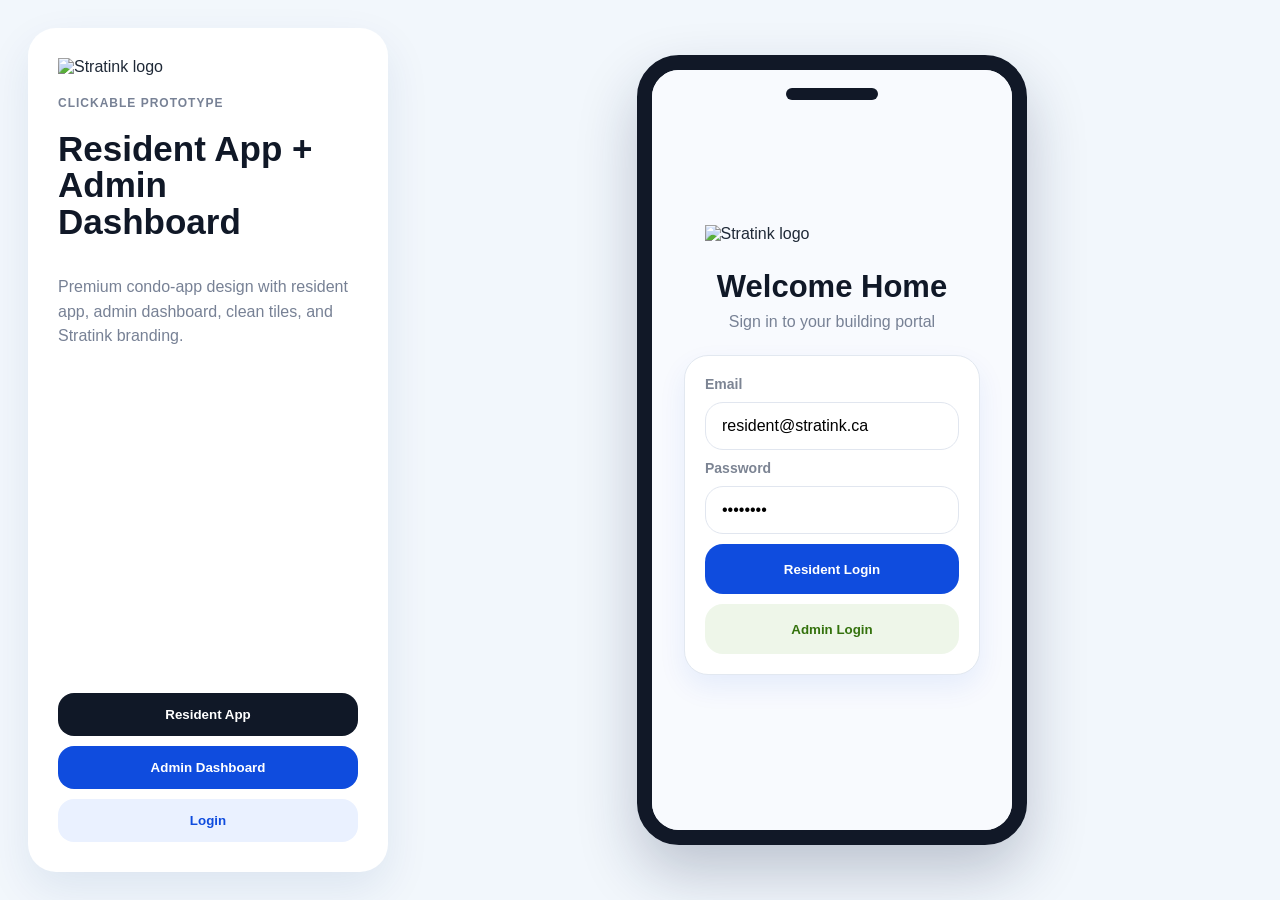
==== prototype-ar/index.html @ c7eaf701 "Add files via upload" ====
<!DOCTYPE html><html lang="en" dir="ltr"><head><meta charset="UTF-8"/><meta name="viewport" content="width=device-width, initial-scale=1.0"/><title>Stratink Prototype EN</title><link rel="stylesheet" href="styles.css"/></head><body dir="ltr"><main class="page-shell"><aside class="side-panel"><img src="assets/stratink-logo.png" class="brand-logo" alt="Stratink logo"/><p class="eyebrow">Clickable Prototype</p><h1>Resident App + Admin Dashboard</h1><p>Premium condo-app design with resident app, admin dashboard, clean tiles, and Stratink branding.</p><div class="side-buttons"><button data-screen="residentHome">Resident App</button><button data-screen="adminHome">Admin Dashboard</button><button data-screen="login">Login</button></div></aside><section class="stage"><div class="phone"><div class="speaker"></div><section id="login" class="screen active"><div class="login-wrap"><img src="assets/stratink-logo.png" class="login-logo" alt="Stratink logo"/><h2>Welcome Home</h2><p>Sign in to your building portal</p><div class="login-card"><label>Email</label><input value="resident@stratink.ca"/><label>Password</label><input type="password" value="password"/><button class="primary-btn" data-screen="residentHome">Resident Login</button><button class="secondary-btn" data-screen="adminHome">Admin Login</button></div></div></section><section id="residentHome" class="screen"><header class="hero resident-hero"><img src="assets/stratink-logo.png" class="hero-logo" alt="Stratink logo"/><div class="hero-row"><div><h2>Welcome Home</h2><p>Unit Dashboard</p></div><button class="notification-icon"><svg viewBox="0 0 24 24"><path d="M18 16v-5a6 6 0 0 0-12 0v5l-2 2h16l-2-2Z"/><path d="M9.5 20a2.5 2.5 0 0 0 5 0"/></svg></button></div></header><div class="content with-bottom-nav"><div class="tile-grid"><button class="tile cyan" data-screen="maintenance"><span class="icon-circle"><svg viewBox="0 0 24 24"><path d="M4 8h3l1.4-2h7.2L17 8h3v11H4V8Z"/><circle cx="12" cy="14" r="3.3"/></svg></span><b>Report<br/>Maintenance</b><small>Submit & track</small></button>
<button class="tile blue" data-screen="notices"><span class="icon-circle"><svg viewBox="0 0 24 24"><path d="M4 13h3l8 4V7l-8 4H4v2Z"/><path d="M17 10a4 4 0 0 1 0 4"/><path d="M8 14l1.2 4H12"/></svg></span><b>Notices &<br/>Updates</b><small>Building news</small></button>
<button class="tile green" data-screen="parking"><span class="icon-circle"><svg viewBox="0 0 24 24"><path d="M5 15h14l-1.4-5.2A2.5 2.5 0 0 0 15.2 8H8.8a2.5 2.5 0 0 0-2.4 1.8L5 15Z"/><path d="M6 15v3"/><path d="M18 15v3"/><circle cx="8" cy="16.5" r="1"/><circle cx="16" cy="16.5" r="1"/></svg></span><b>Visitor<br/>Parking</b><small>Register guest</small></button>
<button class="tile purple" data-screen="documents"><span class="icon-circle"><svg viewBox="0 0 24 24"><path d="M3 7h7l2 2h9v10H3V7Z"/></svg></span><b>Documents<br/>& Bylaws</b><small>Forms & files</small></button>
<button class="tile teal" data-screen="amenities"><span class="icon-circle"><svg viewBox="0 0 24 24"><path d="M5 21V4h9v17"/><path d="M14 9h5v12"/><path d="M8 8h2M8 12h2M8 16h2M16 13h1"/></svg></span><b>Amenity<br/>Booking</b><small>Reserve spaces</small></button>
<button class="tile navy" data-screen="move"><span class="icon-circle"><svg viewBox="0 0 24 24"><path d="M3 7h11v9H3V7Z"/><path d="M14 10h4l3 3v3h-7"/><circle cx="7" cy="18" r="2"/><circle cx="18" cy="18" r="2"/></svg></span><b>Move In<br/>Move Out</b><small>Elevator request</small></button>
<button class="tile sky" data-screen="packages"><span class="icon-circle"><svg viewBox="0 0 24 24"><path d="M4 8l8-4 8 4v9l-8 4-8-4V8Z"/><path d="M4 8l8 4 8-4"/><path d="M12 12v9"/></svg></span><b>Package<br/>Tracking</b><small>Pickup status</small></button>
<button class="tile lime" data-screen="marketplace"><span class="icon-circle"><svg viewBox="0 0 24 24"><path d="M14 6l4 4"/><path d="M4 20l7-7"/><path d="M13 5l6 6-2 2-6-6 2-2Z"/><path d="M7 5a4 4 0 0 0 5 5l-6 6a3 3 0 0 1-2-5l3-3Z"/></svg></span><b>Service<br/>Marketplace</b><small>Book providers</small></button></div><div class="recent-card"><h3>Recent Updates</h3><div class="recent-row"><div class="recent-thumb condo"></div><div><b>Fire inspection scheduled</b><p>Access notice posted for Aug 20.</p></div></div><div class="recent-row"><div class="recent-thumb green-thumb"></div><div><b>Visitor parking reminder</b><p>Guest permits must be registered.</p></div></div></div></div><nav class="bottom-nav"><button class="active" data-screen="residentHome">Home</button><button data-screen="maintenance">Requests</button><button data-screen="documents">Docs</button><button data-screen="marketplace">More</button></nav></section><section id="maintenance" class="screen form-screen"><header class="form-header"><button class="back" data-screen="residentHome">‹</button><h2>Report Maintenance</h2></header><div class="form-body"><label>Category</label><div class="input-box">Common area</div><label>Priority</label><div class="input-box">Medium</div><label>Description</label><div class="input-box">Lobby door issue</div><label>Photo</label><div class="input-box">Optional</div><button class="submit-btn">Submit request</button></div></section><section id="adminHome" class="screen"><header class="hero admin-hero"><img src="assets/stratink-logo.png" class="hero-logo" alt="Stratink logo"/><div class="hero-row"><div><h2>Admin Dashboard</h2><p>Building Manager Portal</p></div><button class="notification-icon"><svg viewBox="0 0 24 24"><path d="M18 16v-5a6 6 0 0 0-12 0v5l-2 2h16l-2-2Z"/><path d="M9.5 20a2.5 2.5 0 0 0 5 0"/></svg></button></div></header><div class="content with-bottom-nav"><div class="stats-row"><div><b>18</b><span>Requests</span></div><div><b>72%</b><span>Active Residents</span></div></div><div class="tile-grid"><button class="tile cyan" data-screen="maintenance"><span class="icon-circle"><svg viewBox="0 0 24 24"><path d="M4 8h3l1.4-2h7.2L17 8h3v11H4V8Z"/><circle cx="12" cy="14" r="3.3"/></svg></span><b>Report<br/>Maintenance</b><small>Submit & track</small></button>
<button class="tile blue" data-screen="notices"><span class="icon-circle"><svg viewBox="0 0 24 24"><path d="M4 13h3l8 4V7l-8 4H4v2Z"/><path d="M17 10a4 4 0 0 1 0 4"/><path d="M8 14l1.2 4H12"/></svg></span><b>Notices &<br/>Updates</b><small>Building news</small></button>
<button class="tile green" data-screen="parking"><span class="icon-circle"><svg viewBox="0 0 24 24"><path d="M5 15h14l-1.4-5.2A2.5 2.5 0 0 0 15.2 8H8.8a2.5 2.5 0 0 0-2.4 1.8L5 15Z"/><path d="M6 15v3"/><path d="M18 15v3"/><circle cx="8" cy="16.5" r="1"/><circle cx="16" cy="16.5" r="1"/></svg></span><b>Visitor<br/>Parking</b><small>Register guest</small></button>
<button class="tile purple" data-screen="documents"><span class="icon-circle"><svg viewBox="0 0 24 24"><path d="M3 7h7l2 2h9v10H3V7Z"/></svg></span><b>Documents<br/>& Bylaws</b><small>Forms & files</small></button>
<button class="tile teal" data-screen="amenities"><span class="icon-circle"><svg viewBox="0 0 24 24"><path d="M5 21V4h9v17"/><path d="M14 9h5v12"/><path d="M8 8h2M8 12h2M8 16h2M16 13h1"/></svg></span><b>Amenity<br/>Booking</b><small>Reserve spaces</small></button>
<button class="tile navy" data-screen="move"><span class="icon-circle"><svg viewBox="0 0 24 24"><path d="M3 7h11v9H3V7Z"/><path d="M14 10h4l3 3v3h-7"/><circle cx="7" cy="18" r="2"/><circle cx="18" cy="18" r="2"/></svg></span><b>Move In<br/>Move Out</b><small>Elevator request</small></button>
<button class="tile sky" data-screen="packages"><span class="icon-circle"><svg viewBox="0 0 24 24"><path d="M4 8l8-4 8 4v9l-8 4-8-4V8Z"/><path d="M4 8l8 4 8-4"/><path d="M12 12v9"/></svg></span><b>Package<br/>Tracking</b><small>Pickup status</small></button>
<button class="tile lime" data-screen="marketplace"><span class="icon-circle"><svg viewBox="0 0 24 24"><path d="M14 6l4 4"/><path d="M4 20l7-7"/><path d="M13 5l6 6-2 2-6-6 2-2Z"/><path d="M7 5a4 4 0 0 0 5 5l-6 6a3 3 0 0 1-2-5l3-3Z"/></svg></span><b>Service<br/>Marketplace</b><small>Book providers</small></button></div></div><nav class="bottom-nav"><button data-screen="residentHome">Resident App</button><button class="active" data-screen="adminHome">Admin Dashboard</button><button data-screen="maintenance">Requests</button><button data-screen="login">Login</button></nav></section><section id="documents" class="screen"><header class="form-header"><button class="back" data-screen="residentHome">‹</button><h2>Docs</h2></header><div class="content"><button class="list-item">Documents & Bylaws <span>PDF</span></button><button class="list-item">AGM Minutes <span>PDF</span></button></div></section><section id="notices" class="screen"><header class="form-header"><button class="back" data-screen="residentHome">‹</button><h2>Recent Updates</h2></header><div class="content"><div class="info-card"><b>Fire inspection scheduled</b><p>Access notice posted for Aug 20.</p></div></div></section><section id="parking" class="screen"><header class="form-header"><button class="back" data-screen="residentHome">‹</button><h2>Visitor Parking</h2></header><div class="form-body"><label>Register guest</label><div class="input-box">ABC 123</div><button class="submit-btn">Submit request</button></div></section><section id="amenities" class="screen"><header class="form-header"><button class="back" data-screen="residentHome">‹</button><h2>Amenity Booking</h2></header><div class="content"><button class="list-item">Gym Room <span>OK</span></button><button class="submit-btn simple">Submit request</button></div></section><section id="move" class="screen"><header class="form-header"><button class="back" data-screen="residentHome">‹</button><h2>Move In Move Out</h2></header><div class="form-body"><label>Elevator request</label><div class="input-box">10:00 AM - 1:00 PM</div><button class="submit-btn">Submit request</button></div></section><section id="packages" class="screen"><header class="form-header"><button class="back" data-screen="residentHome">‹</button><h2>Package Tracking</h2></header><div class="content"><div class="info-card"><b>Amazon</b><p>Pickup status</p></div></div></section><section id="marketplace" class="screen"><header class="form-header"><button class="back" data-screen="residentHome">‹</button><h2>Service Marketplace</h2></header><div class="content"><div class="info-card"><b>Cleaning Service</b><p>Verified provider · $150</p></div><div class="info-card"><b>Movers</b><p>Elevator request</p></div></div></section></div></section></main><script src="script.js"></script></body></html>
---- prototype-ar/styles.css ----
:root{--blue:#0F4CDE;--blue2:#1748B9;--green:#7AC943;--navy:#101827;--bg:#F2F7FC;--text:#1F2937;--muted:#778195;--cyan:#55AFCB;--purple:#6753BB;--teal:#5BB9B1;--sky:#65B8E9;--lime:#88C94D}*{box-sizing:border-box}body{margin:0;font-family:Inter,Segoe UI,Arial,sans-serif;background:var(--bg);color:var(--text)}button,input{font-family:inherit}.page-shell{min-height:100vh;display:grid;grid-template-columns:360px 1fr;gap:24px;padding:28px}.side-panel{background:white;border-radius:28px;padding:30px;box-shadow:0 18px 45px rgba(13,57,120,.09);display:flex;flex-direction:column;gap:18px}.brand-logo{width:260px;max-width:100%}.eyebrow{text-transform:uppercase;color:var(--blue);letter-spacing:1px;font-size:12px;font-weight:900;margin:0}.side-panel h1{font-size:35px;line-height:1.05;margin:0;color:var(--navy)}.side-panel p{color:var(--muted);line-height:1.55}.side-buttons{margin-top:auto;display:grid;gap:10px}.side-buttons button{border:0;border-radius:16px;padding:14px;font-weight:900;cursor:pointer;background:#EAF1FF;color:var(--blue)}.side-buttons button:first-child{background:var(--navy);color:white}.side-buttons button:nth-child(2){background:var(--blue);color:white}.stage{display:grid;place-items:center}.phone{width:390px;height:790px;background:#F9FBFF;border:15px solid #111827;border-radius:42px;position:relative;overflow:hidden;box-shadow:0 28px 60px rgba(19,35,73,.24)}.speaker{position:absolute;z-index:10;top:18px;left:50%;transform:translateX(-50%);width:92px;height:12px;border-radius:999px;background:#111827}.screen{height:100%;display:none;overflow:hidden;background:#F8FAFE}.screen.active{display:block}.login-wrap{height:100%;padding:32px;display:flex;flex-direction:column;align-items:center;justify-content:center}.login-logo{width:255px;margin-bottom:26px}.login-wrap h2{font-size:31px;margin:0;color:var(--navy)}.login-wrap p{margin:8px 0 24px;color:var(--muted)}.login-card{width:100%;background:white;border-radius:24px;padding:20px;display:grid;gap:10px;border:1px solid #E2E8F0;box-shadow:0 12px 28px rgba(15,76,222,.08)}label{font-weight:800;color:#7C8493;font-size:14px}input{height:48px;border:1px solid #E1E6EF;border-radius:18px;padding:0 16px;font-size:16px}.primary-btn,.secondary-btn{height:50px;border-radius:18px;font-weight:900;cursor:pointer}.primary-btn{background:var(--blue);color:white;border:0}.secondary-btn{background:#EEF6E9;color:#34720D;border:0}.hero{height:185px;padding:44px 24px 22px;color:white;border-bottom-left-radius:24px;border-bottom-right-radius:24px}.resident-hero{background:linear-gradient(135deg,#1356D8,#1E4CB7)}.admin-hero{background:linear-gradient(135deg,#0B1F3A,#0F4CDE)}.hero-logo{width:178px;background:white;border-radius:13px;padding:5px;margin-bottom:12px}.hero-row{display:flex;justify-content:space-between;align-items:center}.hero h2{font-size:28px;line-height:1.02;margin:0}.hero p{margin:4px 0 0;color:rgba(255,255,255,.85)}.notification-icon{width:40px;height:40px;border-radius:50%;border:1px solid rgba(255,255,255,.42);background:rgba(255,255,255,.13);display:grid;place-items:center}.notification-icon svg{width:22px;height:22px;stroke:white;fill:none;stroke-width:2;stroke-linecap:round;stroke-linejoin:round}.content{padding:18px}.with-bottom-nav{height:535px;overflow-y:auto;padding-bottom:85px}.tile-grid{display:grid;grid-template-columns:1fr 1fr;gap:14px}.tile{min-height:134px;border:0;border-radius:18px;padding:15px;text-align:left;color:white;box-shadow:0 10px 20px rgba(15,76,222,.14);position:relative;overflow:hidden;cursor:pointer}.tile::after{content:"";position:absolute;right:-30px;bottom:-30px;width:100px;height:100px;border-radius:50%;background:rgba(255,255,255,.16)}.icon-circle{width:52px;height:52px;border-radius:50%;background:white;display:grid;place-items:center;margin-bottom:13px;position:relative;z-index:1}.icon-circle svg{width:28px;height:28px;fill:none;stroke:currentColor;stroke-width:2.25;stroke-linecap:round;stroke-linejoin:round;color:#2F79A0}.blue .icon-circle svg{color:#2854B5}.green .icon-circle svg{color:#3C9179}.purple .icon-circle svg{color:#5A46AF}.teal .icon-circle svg{color:#289B94}.navy .icon-circle svg{color:#14253E}.sky .icon-circle svg{color:#388CCB}.lime .icon-circle svg{color:#5DA82C}.tile b{display:block;font-size:17px;line-height:1.18;position:relative;z-index:1}.tile small{display:block;margin-top:7px;color:rgba(255,255,255,.88);font-weight:800;position:relative;z-index:1}.cyan{background:linear-gradient(145deg,#55B5D1,#2E86B8)}.blue{background:linear-gradient(145deg,#2D65D7,#2151B8)}.green{background:linear-gradient(145deg,#68BFAE,#419C7F)}.purple{background:linear-gradient(145deg,#7560D0,#5844A9)}.teal{background:linear-gradient(145deg,#55B9B2,#259E9A)}.navy{background:linear-gradient(145deg,#223B64,#13243F)}.sky{background:linear-gradient(145deg,#68B7EA,#408DCC)}.lime{background:linear-gradient(145deg,#8AD15B,#5DA82C)}.recent-card,.info-card{margin-top:18px;background:white;border-radius:20px;padding:16px;border:1px solid #E5ECF4;box-shadow:0 10px 24px rgba(25,49,90,.08)}.recent-card h3{margin:0 0 12px;color:var(--navy)}.recent-row{display:flex;gap:12px;align-items:center;margin:12px 0}.recent-row p,.info-card p{margin:4px 0 0;color:var(--muted);font-size:13px}.recent-thumb{width:70px;height:48px;border-radius:10px;background:linear-gradient(135deg,#BEE3F8,#6EA8D7)}.green-thumb{background:linear-gradient(135deg,#D9F7CF,#7AC943)}.bottom-nav{height:70px;background:white;border-top:1px solid #E6ECF4;display:grid;grid-template-columns:repeat(4,1fr);align-items:center;padding:6px 8px;position:absolute;bottom:0;left:0;right:0}.bottom-nav button{background:transparent;border:0;color:#8A93A5;font-size:12px;font-weight:900;cursor:pointer}.bottom-nav .active{color:var(--blue)}.form-header,.page-top{height:118px;background:var(--blue);display:flex;align-items:end;gap:12px;padding:0 24px 26px;color:white}.form-header h2,.page-top h2{font-size:25px;margin:0;flex:1;text-align:center;padding-right:40px}.back{width:38px;height:38px;border:0;border-radius:50%;background:rgba(255,255,255,.92);color:var(--blue);font-size:28px;cursor:pointer}.form-body{padding:26px 32px;display:grid;gap:10px}.input-box{min-height:64px;border:1px solid #E0E6F0;border-radius:22px;background:white;display:flex;align-items:center;padding:0 20px;font-size:17px}.input-box.tall{height:105px;align-items:flex-start;padding-top:18px}.submit-btn{margin-top:24px;height:68px;background:var(--blue);color:white;border:0;border-radius:24px;font-size:20px;font-weight:900;cursor:pointer;width:100%}.submit-btn.simple{margin-top:12px}.list-item{width:100%;background:white;border:1px solid #E4ECF6;border-radius:18px;padding:18px;font-size:16px;font-weight:900;color:var(--navy);text-align:left;margin-bottom:12px;box-shadow:0 8px 18px rgba(15,76,222,.05)}.list-item span,.info-card span{float:right;color:var(--green);font-weight:900}.info-card b{font-size:18px;color:var(--navy)}.muted-card{opacity:.78}.tabs{display:flex;gap:8px;background:white;border-radius:16px;padding:8px;margin-bottom:12px}.tabs button{flex:1;border:0;background:transparent;padding:10px;border-radius:12px;font-weight:900;color:var(--muted)}.tabs .selected{background:var(--blue);color:white}.stats-row{display:grid;grid-template-columns:1fr 1fr;gap:14px;margin-bottom:16px}.stats-row div{background:white;border-radius:18px;padding:18px;text-align:center;box-shadow:0 10px 24px rgba(25,49,90,.08)}.stats-row b{display:block;color:var(--blue);font-size:28px}.stats-row span{font-size:12px;color:var(--muted);font-weight:900}body[dir="rtl"] .tile,body[dir="rtl"] .side-panel,body[dir="rtl"] .list-item{text-align:right}body[dir="rtl"] .form-header h2,body[dir="rtl"] .page-top h2{padding-right:0;padding-left:40px}@media(max-width:900px){.page-shell{display:block;padding:12px}.side-panel{display:none}.stage{min-height:100vh}.phone{width:min(390px,100%);height:780px}}
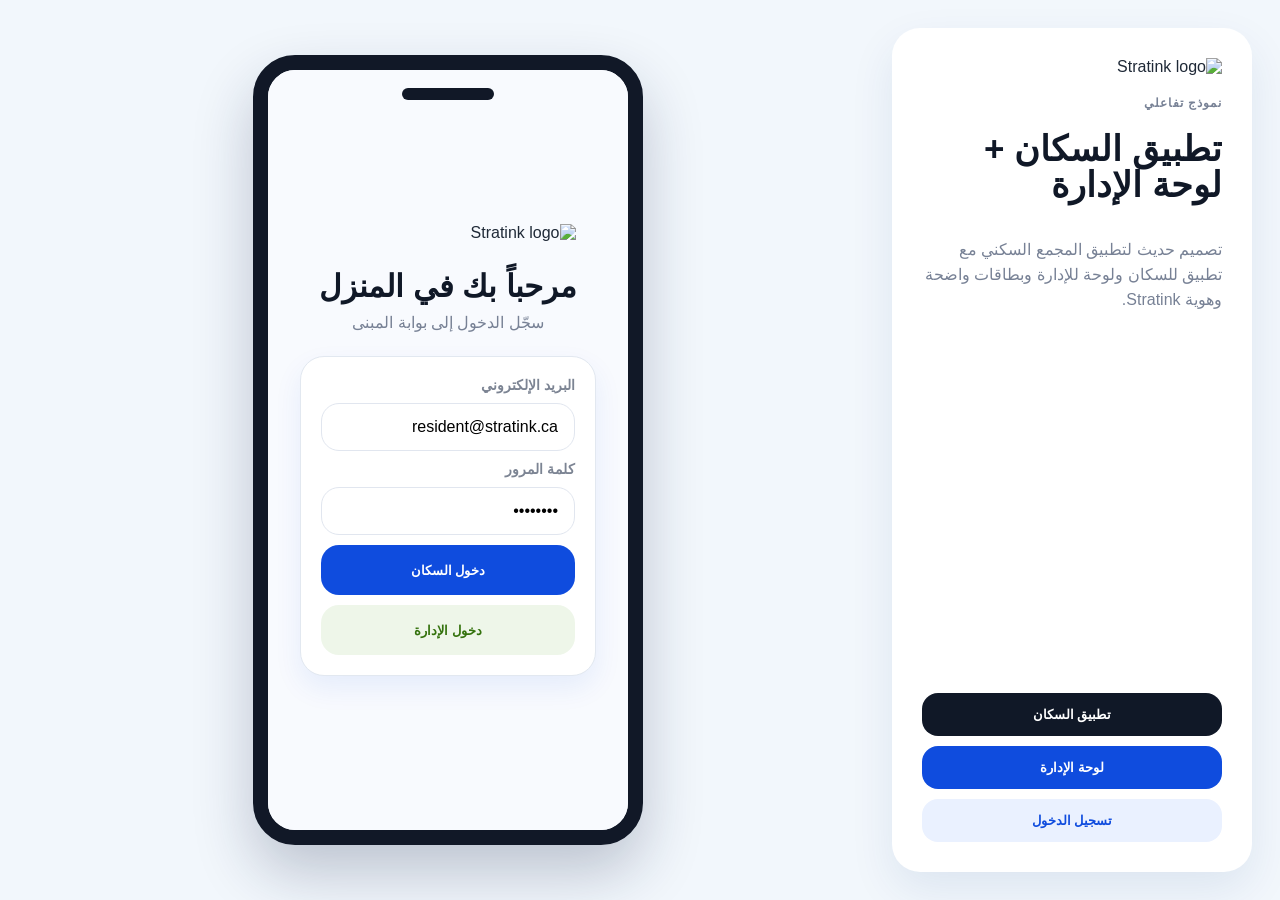
==== commit 81764d38: "Add files via upload" ====
--- a/prototype-ar/index.html
+++ b/prototype-ar/index.html
@@ -1,15 +1,15 @@
-<!DOCTYPE html><html lang="en" dir="ltr"><head><meta charset="UTF-8"/><meta name="viewport" content="width=device-width, initial-scale=1.0"/><title>Stratink Prototype EN</title><link rel="stylesheet" href="styles.css"/></head><body dir="ltr"><main class="page-shell"><aside class="side-panel"><img src="assets/stratink-logo.png" class="brand-logo" alt="Stratink logo"/><p class="eyebrow">Clickable Prototype</p><h1>Resident App + Admin Dashboard</h1><p>Premium condo-app design with resident app, admin dashboard, clean tiles, and Stratink branding.</p><div class="side-buttons"><button data-screen="residentHome">Resident App</button><button data-screen="adminHome">Admin Dashboard</button><button data-screen="login">Login</button></div></aside><section class="stage"><div class="phone"><div class="speaker"></div><section id="login" class="screen active"><div class="login-wrap"><img src="assets/stratink-logo.png" class="login-logo" alt="Stratink logo"/><h2>Welcome Home</h2><p>Sign in to your building portal</p><div class="login-card"><label>Email</label><input value="resident@stratink.ca"/><label>Password</label><input type="password" value="password"/><button class="primary-btn" data-screen="residentHome">Resident Login</button><button class="secondary-btn" data-screen="adminHome">Admin Login</button></div></div></section><section id="residentHome" class="screen"><header class="hero resident-hero"><img src="assets/stratink-logo.png" class="hero-logo" alt="Stratink logo"/><div class="hero-row"><div><h2>Welcome Home</h2><p>Unit Dashboard</p></div><button class="notification-icon"><svg viewBox="0 0 24 24"><path d="M18 16v-5a6 6 0 0 0-12 0v5l-2 2h16l-2-2Z"/><path d="M9.5 20a2.5 2.5 0 0 0 5 0"/></svg></button></div></header><div class="content with-bottom-nav"><div class="tile-grid"><button class="tile cyan" data-screen="maintenance"><span class="icon-circle"><svg viewBox="0 0 24 24"><path d="M4 8h3l1.4-2h7.2L17 8h3v11H4V8Z"/><circle cx="12" cy="14" r="3.3"/></svg></span><b>Report<br/>Maintenance</b><small>Submit & track</small></button>
-<button class="tile blue" data-screen="notices"><span class="icon-circle"><svg viewBox="0 0 24 24"><path d="M4 13h3l8 4V7l-8 4H4v2Z"/><path d="M17 10a4 4 0 0 1 0 4"/><path d="M8 14l1.2 4H12"/></svg></span><b>Notices &<br/>Updates</b><small>Building news</small></button>
-<button class="tile green" data-screen="parking"><span class="icon-circle"><svg viewBox="0 0 24 24"><path d="M5 15h14l-1.4-5.2A2.5 2.5 0 0 0 15.2 8H8.8a2.5 2.5 0 0 0-2.4 1.8L5 15Z"/><path d="M6 15v3"/><path d="M18 15v3"/><circle cx="8" cy="16.5" r="1"/><circle cx="16" cy="16.5" r="1"/></svg></span><b>Visitor<br/>Parking</b><small>Register guest</small></button>
-<button class="tile purple" data-screen="documents"><span class="icon-circle"><svg viewBox="0 0 24 24"><path d="M3 7h7l2 2h9v10H3V7Z"/></svg></span><b>Documents<br/>& Bylaws</b><small>Forms & files</small></button>
-<button class="tile teal" data-screen="amenities"><span class="icon-circle"><svg viewBox="0 0 24 24"><path d="M5 21V4h9v17"/><path d="M14 9h5v12"/><path d="M8 8h2M8 12h2M8 16h2M16 13h1"/></svg></span><b>Amenity<br/>Booking</b><small>Reserve spaces</small></button>
-<button class="tile navy" data-screen="move"><span class="icon-circle"><svg viewBox="0 0 24 24"><path d="M3 7h11v9H3V7Z"/><path d="M14 10h4l3 3v3h-7"/><circle cx="7" cy="18" r="2"/><circle cx="18" cy="18" r="2"/></svg></span><b>Move In<br/>Move Out</b><small>Elevator request</small></button>
-<button class="tile sky" data-screen="packages"><span class="icon-circle"><svg viewBox="0 0 24 24"><path d="M4 8l8-4 8 4v9l-8 4-8-4V8Z"/><path d="M4 8l8 4 8-4"/><path d="M12 12v9"/></svg></span><b>Package<br/>Tracking</b><small>Pickup status</small></button>
-<button class="tile lime" data-screen="marketplace"><span class="icon-circle"><svg viewBox="0 0 24 24"><path d="M14 6l4 4"/><path d="M4 20l7-7"/><path d="M13 5l6 6-2 2-6-6 2-2Z"/><path d="M7 5a4 4 0 0 0 5 5l-6 6a3 3 0 0 1-2-5l3-3Z"/></svg></span><b>Service<br/>Marketplace</b><small>Book providers</small></button></div><div class="recent-card"><h3>Recent Updates</h3><div class="recent-row"><div class="recent-thumb condo"></div><div><b>Fire inspection scheduled</b><p>Access notice posted for Aug 20.</p></div></div><div class="recent-row"><div class="recent-thumb green-thumb"></div><div><b>Visitor parking reminder</b><p>Guest permits must be registered.</p></div></div></div></div><nav class="bottom-nav"><button class="active" data-screen="residentHome">Home</button><button data-screen="maintenance">Requests</button><button data-screen="documents">Docs</button><button data-screen="marketplace">More</button></nav></section><section id="maintenance" class="screen form-screen"><header class="form-header"><button class="back" data-screen="residentHome">‹</button><h2>Report Maintenance</h2></header><div class="form-body"><label>Category</label><div class="input-box">Common area</div><label>Priority</label><div class="input-box">Medium</div><label>Description</label><div class="input-box">Lobby door issue</div><label>Photo</label><div class="input-box">Optional</div><button class="submit-btn">Submit request</button></div></section><section id="adminHome" class="screen"><header class="hero admin-hero"><img src="assets/stratink-logo.png" class="hero-logo" alt="Stratink logo"/><div class="hero-row"><div><h2>Admin Dashboard</h2><p>Building Manager Portal</p></div><button class="notification-icon"><svg viewBox="0 0 24 24"><path d="M18 16v-5a6 6 0 0 0-12 0v5l-2 2h16l-2-2Z"/><path d="M9.5 20a2.5 2.5 0 0 0 5 0"/></svg></button></div></header><div class="content with-bottom-nav"><div class="stats-row"><div><b>18</b><span>Requests</span></div><div><b>72%</b><span>Active Residents</span></div></div><div class="tile-grid"><button class="tile cyan" data-screen="maintenance"><span class="icon-circle"><svg viewBox="0 0 24 24"><path d="M4 8h3l1.4-2h7.2L17 8h3v11H4V8Z"/><circle cx="12" cy="14" r="3.3"/></svg></span><b>Report<br/>Maintenance</b><small>Submit & track</small></button>
-<button class="tile blue" data-screen="notices"><span class="icon-circle"><svg viewBox="0 0 24 24"><path d="M4 13h3l8 4V7l-8 4H4v2Z"/><path d="M17 10a4 4 0 0 1 0 4"/><path d="M8 14l1.2 4H12"/></svg></span><b>Notices &<br/>Updates</b><small>Building news</small></button>
-<button class="tile green" data-screen="parking"><span class="icon-circle"><svg viewBox="0 0 24 24"><path d="M5 15h14l-1.4-5.2A2.5 2.5 0 0 0 15.2 8H8.8a2.5 2.5 0 0 0-2.4 1.8L5 15Z"/><path d="M6 15v3"/><path d="M18 15v3"/><circle cx="8" cy="16.5" r="1"/><circle cx="16" cy="16.5" r="1"/></svg></span><b>Visitor<br/>Parking</b><small>Register guest</small></button>
-<button class="tile purple" data-screen="documents"><span class="icon-circle"><svg viewBox="0 0 24 24"><path d="M3 7h7l2 2h9v10H3V7Z"/></svg></span><b>Documents<br/>& Bylaws</b><small>Forms & files</small></button>
-<button class="tile teal" data-screen="amenities"><span class="icon-circle"><svg viewBox="0 0 24 24"><path d="M5 21V4h9v17"/><path d="M14 9h5v12"/><path d="M8 8h2M8 12h2M8 16h2M16 13h1"/></svg></span><b>Amenity<br/>Booking</b><small>Reserve spaces</small></button>
-<button class="tile navy" data-screen="move"><span class="icon-circle"><svg viewBox="0 0 24 24"><path d="M3 7h11v9H3V7Z"/><path d="M14 10h4l3 3v3h-7"/><circle cx="7" cy="18" r="2"/><circle cx="18" cy="18" r="2"/></svg></span><b>Move In<br/>Move Out</b><small>Elevator request</small></button>
-<button class="tile sky" data-screen="packages"><span class="icon-circle"><svg viewBox="0 0 24 24"><path d="M4 8l8-4 8 4v9l-8 4-8-4V8Z"/><path d="M4 8l8 4 8-4"/><path d="M12 12v9"/></svg></span><b>Package<br/>Tracking</b><small>Pickup status</small></button>
-<button class="tile lime" data-screen="marketplace"><span class="icon-circle"><svg viewBox="0 0 24 24"><path d="M14 6l4 4"/><path d="M4 20l7-7"/><path d="M13 5l6 6-2 2-6-6 2-2Z"/><path d="M7 5a4 4 0 0 0 5 5l-6 6a3 3 0 0 1-2-5l3-3Z"/></svg></span><b>Service<br/>Marketplace</b><small>Book providers</small></button></div></div><nav class="bottom-nav"><button data-screen="residentHome">Resident App</button><button class="active" data-screen="adminHome">Admin Dashboard</button><button data-screen="maintenance">Requests</button><button data-screen="login">Login</button></nav></section><section id="documents" class="screen"><header class="form-header"><button class="back" data-screen="residentHome">‹</button><h2>Docs</h2></header><div class="content"><button class="list-item">Documents & Bylaws <span>PDF</span></button><button class="list-item">AGM Minutes <span>PDF</span></button></div></section><section id="notices" class="screen"><header class="form-header"><button class="back" data-screen="residentHome">‹</button><h2>Recent Updates</h2></header><div class="content"><div class="info-card"><b>Fire inspection scheduled</b><p>Access notice posted for Aug 20.</p></div></div></section><section id="parking" class="screen"><header class="form-header"><button class="back" data-screen="residentHome">‹</button><h2>Visitor Parking</h2></header><div class="form-body"><label>Register guest</label><div class="input-box">ABC 123</div><button class="submit-btn">Submit request</button></div></section><section id="amenities" class="screen"><header class="form-header"><button class="back" data-screen="residentHome">‹</button><h2>Amenity Booking</h2></header><div class="content"><button class="list-item">Gym Room <span>OK</span></button><button class="submit-btn simple">Submit request</button></div></section><section id="move" class="screen"><header class="form-header"><button class="back" data-screen="residentHome">‹</button><h2>Move In Move Out</h2></header><div class="form-body"><label>Elevator request</label><div class="input-box">10:00 AM - 1:00 PM</div><button class="submit-btn">Submit request</button></div></section><section id="packages" class="screen"><header class="form-header"><button class="back" data-screen="residentHome">‹</button><h2>Package Tracking</h2></header><div class="content"><div class="info-card"><b>Amazon</b><p>Pickup status</p></div></div></section><section id="marketplace" class="screen"><header class="form-header"><button class="back" data-screen="residentHome">‹</button><h2>Service Marketplace</h2></header><div class="content"><div class="info-card"><b>Cleaning Service</b><p>Verified provider · $150</p></div><div class="info-card"><b>Movers</b><p>Elevator request</p></div></div></section></div></section></main><script src="script.js"></script></body></html>+<!DOCTYPE html><html lang="ar" dir="rtl"><head><meta charset="UTF-8"/><meta name="viewport" content="width=device-width, initial-scale=1.0"/><title>Stratink Prototype AR</title><link rel="stylesheet" href="styles.css"/></head><body dir="rtl"><main class="page-shell"><aside class="side-panel"><img src="assets/stratink-logo.png" class="brand-logo" alt="Stratink logo"/><p class="eyebrow">نموذج تفاعلي</p><h1>تطبيق السكان + لوحة الإدارة</h1><p>تصميم حديث لتطبيق المجمع السكني مع تطبيق للسكان ولوحة للإدارة وبطاقات واضحة وهوية Stratink.</p><div class="side-buttons"><button data-screen="residentHome">تطبيق السكان</button><button data-screen="adminHome">لوحة الإدارة</button><button data-screen="login">تسجيل الدخول</button></div></aside><section class="stage"><div class="phone"><div class="speaker"></div><section id="login" class="screen active"><div class="login-wrap"><img src="assets/stratink-logo.png" class="login-logo" alt="Stratink logo"/><h2>مرحباً بك في المنزل</h2><p>سجّل الدخول إلى بوابة المبنى</p><div class="login-card"><label>البريد الإلكتروني</label><input value="resident@stratink.ca"/><label>كلمة المرور</label><input type="password" value="password"/><button class="primary-btn" data-screen="residentHome">دخول السكان</button><button class="secondary-btn" data-screen="adminHome">دخول الإدارة</button></div></div></section><section id="residentHome" class="screen"><header class="hero resident-hero"><img src="assets/stratink-logo.png" class="hero-logo" alt="Stratink logo"/><div class="hero-row"><div><h2>مرحباً بك في المنزل</h2><p>لوحة الوحدة</p></div><button class="notification-icon"><svg viewBox="0 0 24 24"><path d="M18 16v-5a6 6 0 0 0-12 0v5l-2 2h16l-2-2Z"/><path d="M9.5 20a2.5 2.5 0 0 0 5 0"/></svg></button></div></header><div class="content with-bottom-nav"><div class="tile-grid"><button class="tile cyan" data-screen="maintenance"><span class="icon-circle"><svg viewBox="0 0 24 24"><path d="M4 8h3l1.4-2h7.2L17 8h3v11H4V8Z"/><circle cx="12" cy="14" r="3.3"/></svg></span><b>طلب<br/>صيانة</b><small>إرسال ومتابعة</small></button>
+<button class="tile blue" data-screen="notices"><span class="icon-circle"><svg viewBox="0 0 24 24"><path d="M4 13h3l8 4V7l-8 4H4v2Z"/><path d="M17 10a4 4 0 0 1 0 4"/><path d="M8 14l1.2 4H12"/></svg></span><b>الإشعارات<br/>والتحديثات</b><small>أخبار المبنى</small></button>
+<button class="tile green" data-screen="parking"><span class="icon-circle"><svg viewBox="0 0 24 24"><path d="M5 15h14l-1.4-5.2A2.5 2.5 0 0 0 15.2 8H8.8a2.5 2.5 0 0 0-2.4 1.8L5 15Z"/><path d="M6 15v3"/><path d="M18 15v3"/><circle cx="8" cy="16.5" r="1"/><circle cx="16" cy="16.5" r="1"/></svg></span><b>مواقف<br/>الزوار</b><small>تسجيل زائر</small></button>
+<button class="tile purple" data-screen="documents"><span class="icon-circle"><svg viewBox="0 0 24 24"><path d="M3 7h7l2 2h9v10H3V7Z"/></svg></span><b>الوثائق<br/>واللوائح</b><small>نماذج وملفات</small></button>
+<button class="tile teal" data-screen="amenities"><span class="icon-circle"><svg viewBox="0 0 24 24"><path d="M5 21V4h9v17"/><path d="M14 9h5v12"/><path d="M8 8h2M8 12h2M8 16h2M16 13h1"/></svg></span><b>حجز<br/>المرافق</b><small>حجز المساحات</small></button>
+<button class="tile navy" data-screen="move"><span class="icon-circle"><svg viewBox="0 0 24 24"><path d="M3 7h11v9H3V7Z"/><path d="M14 10h4l3 3v3h-7"/><circle cx="7" cy="18" r="2"/><circle cx="18" cy="18" r="2"/></svg></span><b>انتقال<br/>دخول/خروج</b><small>طلب المصعد</small></button>
+<button class="tile sky" data-screen="packages"><span class="icon-circle"><svg viewBox="0 0 24 24"><path d="M4 8l8-4 8 4v9l-8 4-8-4V8Z"/><path d="M4 8l8 4 8-4"/><path d="M12 12v9"/></svg></span><b>تتبع<br/>الطرود</b><small>حالة الاستلام</small></button>
+<button class="tile lime" data-screen="marketplace"><span class="icon-circle"><svg viewBox="0 0 24 24"><path d="M14 6l4 4"/><path d="M4 20l7-7"/><path d="M13 5l6 6-2 2-6-6 2-2Z"/><path d="M7 5a4 4 0 0 0 5 5l-6 6a3 3 0 0 1-2-5l3-3Z"/></svg></span><b>سوق<br/>الخدمات</b><small>حجز مزودين</small></button></div><div class="recent-card"><h3>آخر التحديثات</h3><div class="recent-row"><div class="recent-thumb condo"></div><div><b>تم تحديد فحص السلامة</b><p>تم نشر إشعار الدخول ليوم 20 أغسطس.</p></div></div><div class="recent-row"><div class="recent-thumb green-thumb"></div><div><b>تذكير مواقف الزوار</b><p>يجب تسجيل تصاريح الزوار مسبقاً.</p></div></div></div></div><nav class="bottom-nav"><button class="active" data-screen="residentHome">الرئيسية</button><button data-screen="maintenance">الطلبات</button><button data-screen="documents">الملفات</button><button data-screen="marketplace">المزيد</button></nav></section><section id="maintenance" class="screen form-screen"><header class="form-header"><button class="back" data-screen="residentHome">‹</button><h2>طلب صيانة</h2></header><div class="form-body"><label>الفئة</label><div class="input-box">منطقة مشتركة</div><label>الأولوية</label><div class="input-box">متوسطة</div><label>الوصف</label><div class="input-box">مشكلة في باب الردهة</div><label>الصورة</label><div class="input-box">اختياري</div><button class="submit-btn">إرسال الطلب</button></div></section><section id="adminHome" class="screen"><header class="hero admin-hero"><img src="assets/stratink-logo.png" class="hero-logo" alt="Stratink logo"/><div class="hero-row"><div><h2>لوحة الإدارة</h2><p>بوابة مدير المبنى</p></div><button class="notification-icon"><svg viewBox="0 0 24 24"><path d="M18 16v-5a6 6 0 0 0-12 0v5l-2 2h16l-2-2Z"/><path d="M9.5 20a2.5 2.5 0 0 0 5 0"/></svg></button></div></header><div class="content with-bottom-nav"><div class="stats-row"><div><b>18</b><span>الطلبات</span></div><div><b>72%</b><span>السكان النشطون</span></div></div><div class="tile-grid"><button class="tile cyan" data-screen="maintenance"><span class="icon-circle"><svg viewBox="0 0 24 24"><path d="M4 8h3l1.4-2h7.2L17 8h3v11H4V8Z"/><circle cx="12" cy="14" r="3.3"/></svg></span><b>طلب<br/>صيانة</b><small>إرسال ومتابعة</small></button>
+<button class="tile blue" data-screen="notices"><span class="icon-circle"><svg viewBox="0 0 24 24"><path d="M4 13h3l8 4V7l-8 4H4v2Z"/><path d="M17 10a4 4 0 0 1 0 4"/><path d="M8 14l1.2 4H12"/></svg></span><b>الإشعارات<br/>والتحديثات</b><small>أخبار المبنى</small></button>
+<button class="tile green" data-screen="parking"><span class="icon-circle"><svg viewBox="0 0 24 24"><path d="M5 15h14l-1.4-5.2A2.5 2.5 0 0 0 15.2 8H8.8a2.5 2.5 0 0 0-2.4 1.8L5 15Z"/><path d="M6 15v3"/><path d="M18 15v3"/><circle cx="8" cy="16.5" r="1"/><circle cx="16" cy="16.5" r="1"/></svg></span><b>مواقف<br/>الزوار</b><small>تسجيل زائر</small></button>
+<button class="tile purple" data-screen="documents"><span class="icon-circle"><svg viewBox="0 0 24 24"><path d="M3 7h7l2 2h9v10H3V7Z"/></svg></span><b>الوثائق<br/>واللوائح</b><small>نماذج وملفات</small></button>
+<button class="tile teal" data-screen="amenities"><span class="icon-circle"><svg viewBox="0 0 24 24"><path d="M5 21V4h9v17"/><path d="M14 9h5v12"/><path d="M8 8h2M8 12h2M8 16h2M16 13h1"/></svg></span><b>حجز<br/>المرافق</b><small>حجز المساحات</small></button>
+<button class="tile navy" data-screen="move"><span class="icon-circle"><svg viewBox="0 0 24 24"><path d="M3 7h11v9H3V7Z"/><path d="M14 10h4l3 3v3h-7"/><circle cx="7" cy="18" r="2"/><circle cx="18" cy="18" r="2"/></svg></span><b>انتقال<br/>دخول/خروج</b><small>طلب المصعد</small></button>
+<button class="tile sky" data-screen="packages"><span class="icon-circle"><svg viewBox="0 0 24 24"><path d="M4 8l8-4 8 4v9l-8 4-8-4V8Z"/><path d="M4 8l8 4 8-4"/><path d="M12 12v9"/></svg></span><b>تتبع<br/>الطرود</b><small>حالة الاستلام</small></button>
+<button class="tile lime" data-screen="marketplace"><span class="icon-circle"><svg viewBox="0 0 24 24"><path d="M14 6l4 4"/><path d="M4 20l7-7"/><path d="M13 5l6 6-2 2-6-6 2-2Z"/><path d="M7 5a4 4 0 0 0 5 5l-6 6a3 3 0 0 1-2-5l3-3Z"/></svg></span><b>سوق<br/>الخدمات</b><small>حجز مزودين</small></button></div></div><nav class="bottom-nav"><button data-screen="residentHome">تطبيق السكان</button><button class="active" data-screen="adminHome">لوحة الإدارة</button><button data-screen="maintenance">الطلبات</button><button data-screen="login">تسجيل الدخول</button></nav></section><section id="documents" class="screen"><header class="form-header"><button class="back" data-screen="residentHome">‹</button><h2>الملفات</h2></header><div class="content"><button class="list-item">الوثائق واللوائح <span>PDF</span></button><button class="list-item">AGM Minutes <span>PDF</span></button></div></section><section id="notices" class="screen"><header class="form-header"><button class="back" data-screen="residentHome">‹</button><h2>آخر التحديثات</h2></header><div class="content"><div class="info-card"><b>تم تحديد فحص السلامة</b><p>تم نشر إشعار الدخول ليوم 20 أغسطس.</p></div></div></section><section id="parking" class="screen"><header class="form-header"><button class="back" data-screen="residentHome">‹</button><h2>مواقف الزوار</h2></header><div class="form-body"><label>تسجيل زائر</label><div class="input-box">ABC 123</div><button class="submit-btn">إرسال الطلب</button></div></section><section id="amenities" class="screen"><header class="form-header"><button class="back" data-screen="residentHome">‹</button><h2>حجز المرافق</h2></header><div class="content"><button class="list-item">Gym Room <span>OK</span></button><button class="submit-btn simple">إرسال الطلب</button></div></section><section id="move" class="screen"><header class="form-header"><button class="back" data-screen="residentHome">‹</button><h2>انتقال دخول/خروج</h2></header><div class="form-body"><label>طلب المصعد</label><div class="input-box">10:00 AM - 1:00 PM</div><button class="submit-btn">إرسال الطلب</button></div></section><section id="packages" class="screen"><header class="form-header"><button class="back" data-screen="residentHome">‹</button><h2>تتبع الطرود</h2></header><div class="content"><div class="info-card"><b>Amazon</b><p>حالة الاستلام</p></div></div></section><section id="marketplace" class="screen"><header class="form-header"><button class="back" data-screen="residentHome">‹</button><h2>سوق الخدمات</h2></header><div class="content"><div class="info-card"><b>Cleaning Service</b><p>Verified provider · $150</p></div><div class="info-card"><b>Movers</b><p>طلب المصعد</p></div></div></section></div></section></main><script src="script.js"></script></body></html>
